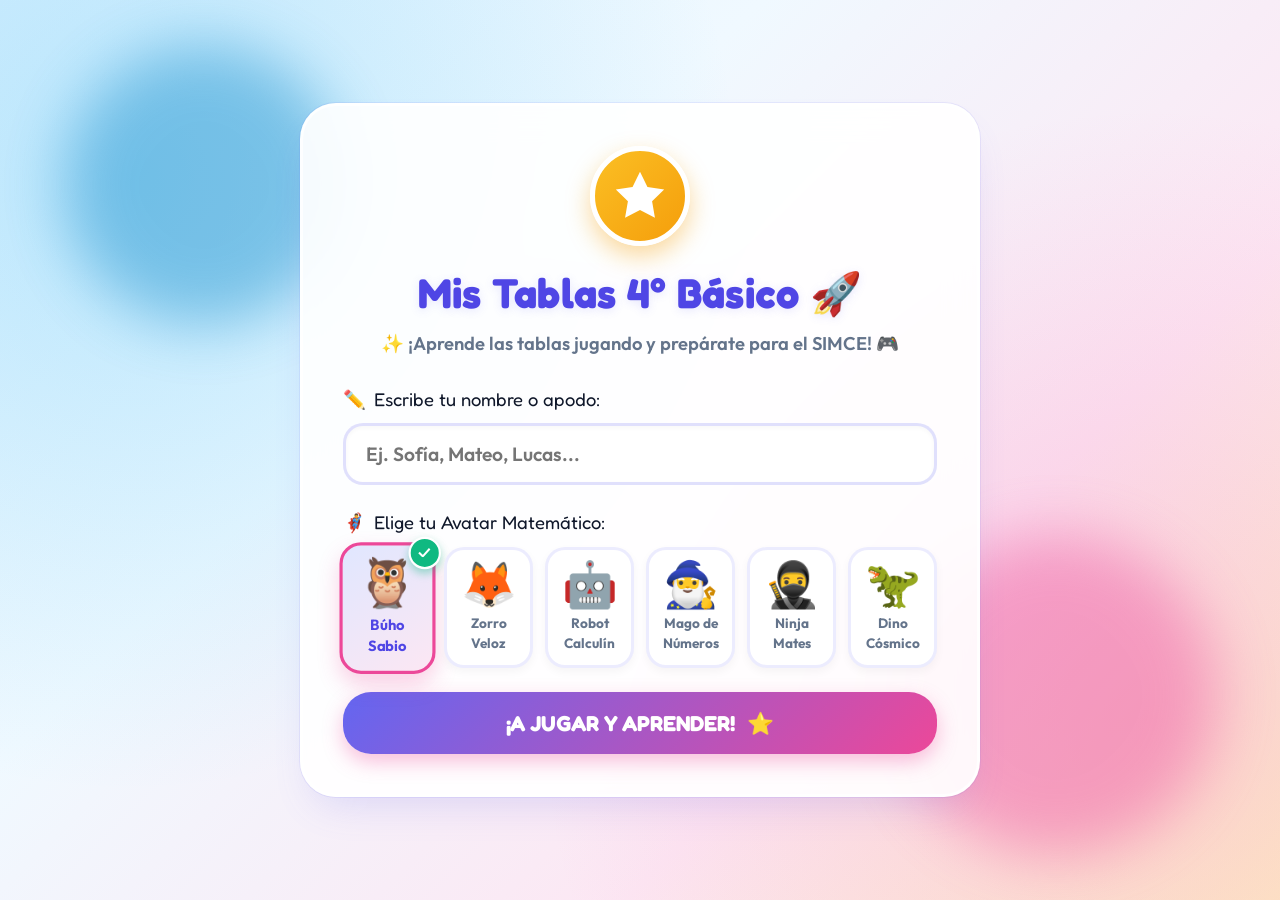
==== Trabajo 4to-simce/misTablas/index.html @ 6edd3b2c "Add files via upload" ====
<!DOCTYPE html>
<html lang="es">
<head>
    <meta charset="UTF-8">
    <meta name="viewport" content="width=device-width, initial-scale=1.0">
    <title>Mis Tablas 4° Básico 🌟 - Aprendizaje Interactivo</title>
    
    <!-- Favicon -->
    <link rel="icon" type="image/svg+xml" href="Sistema/IMAGEN/logo.svg">

    <!-- Estilos CSS -->
    <link rel="stylesheet" href="Sistema/CSS/variables.css">
    <link rel="stylesheet" href="Sistema/CSS/login.css">
</head>
<body>
    <div class="login-container">
        <!-- Formas decorativas de fondo -->
        <div class="bg-shape bg-shape-1"></div>
        <div class="bg-shape bg-shape-2"></div>

        <main class="login-card">
            <!-- Header Marca & Logo -->
            <header class="brand-header">
                <div class="brand-logo anim-float">
                    <svg viewBox="0 0 24 24">
                        <path d="M12 2L15.09 8.26L22 9.27L17 14.14L18.18 21.02L12 17.77L5.82 21.02L7 14.14L2 9.27L8.91 8.26L12 2Z"/>
                    </svg>
                </div>
                <h1 class="brand-title">Mis Tablas 4° Básico 🚀</h1>
                <p class="brand-subtitle">✨ ¡Aprende las tablas jugando y prepárate para el SIMCE! 🎮</p>
            </header>

            <!-- Formulario de Ingreso del Estudiante -->
            <form id="loginForm" onsubmit="return false;">
                <!-- Campo Nombre -->
                <div class="form-group">
                    <label for="studentNameInput" class="form-label">
                        <span>✏️</span> Escribe tu nombre o apodo:
                    </label>
                    <input 
                        type="text" 
                        id="studentNameInput" 
                        class="input-field" 
                        placeholder="Ej. Sofía, Mateo, Lucas..." 
                        maxlength="25"
                        autocomplete="off"
                        required
                    >
                </div>

                <!-- Selección de Avatar -->
                <div class="form-group">
                    <label class="form-label">
                        <span>🦸‍♂️</span> Elige tu Avatar Matemático:
                    </label>
                    <div class="avatar-grid" id="avatarGrid">
                        <!-- Avatares inyectados dinámicamente por login.js -->
                    </div>
                </div>

                <!-- Botón de Ingreso -->
                <button type="button" id="btnEnter" class="btn-submit anim-pulse">
                    <span>¡A JUGAR Y APRENDER!</span> ⭐
                </button>
            </form>
        </main>
    </div>

    <!-- Mensaje Toast de Alerta/Error -->
    <div id="toastMsg" class="toast-msg"></div>

    <!-- Scripts JS -->
    <script src="Sistema/JS/audio.js"></script>
    <script src="Sistema/JS/state.js"></script>
    <script src="Sistema/JS/login.js"></script>
</body>
</html>
---- Trabajo 4to-simce/misTablas/Sistema/CSS/variables.css ----
/* VARIABLES Y SISTEMA DE DISEÑO CLARO E INFANTIL - MIS TABLAS 4° BÁSICO */
@import url('https://fonts.googleapis.com/css2?family=Fredoka:wght@400;500;600;700&family=Outfit:wght@400;500;600;700;800&display=swap');

:root {
    /* Paleta Principal Pastel & Viva */
    --primary: #4f46e5;
    --primary-hover: #4338ca;
    --primary-light: #818cf8;
    --secondary: #ec4899;
    --secondary-hover: #db2777;
    
    /* Colores Infantiles Pastel */
    --pastel-sky: #e0f2fe;
    --pastel-pink: #fce7f3;
    --pastel-yellow: #fef3c7;
    --pastel-green: #dcfce7;
    --pastel-purple: #f3e8ff;
    --pastel-orange: #ffedd5;

    /* Acentos Vivos */
    --accent-yellow: #f59e0b;
    --accent-green: #10b981;
    --accent-cyan: #0284c7;
    --accent-purple: #9333ea;
    --accent-orange: #f97316;

    /* Gradientes Luminosos y Alegres */
    --bg-gradient: linear-gradient(135deg, #e0f2fe 0%, #f0f9ff 35%, #fce7f3 70%, #fef3c7 100%);
    --card-gradient: linear-gradient(145deg, #ffffff 0%, #f8fafc 100%);
    --card-hover-gradient: linear-gradient(145deg, #ffffff 0%, #f1f5f9 100%);
    --gold-gradient: linear-gradient(135deg, #fbbf24 0%, #f59e0b 100%);
    --green-gradient: linear-gradient(135deg, #34d399 0%, #10b981 100%);
    --pink-gradient: linear-gradient(135deg, #f472b6 0%, #ec4899 100%);
    --cyan-gradient: linear-gradient(135deg, #38bdf8 0%, #0284c7 100%);
    --purple-gradient: linear-gradient(135deg, #c084fc 0%, #9333ea 100%);

    /* Modos Claros Legibles para Niños */
    --bg-light: #f8fafc;
    --panel-bg: rgba(255, 255, 255, 0.92);
    --panel-border: rgba(99, 102, 241, 0.18);
    --text-main: #1e293b;
    --text-muted: #64748b;
    --text-dark: #0f172a;

    /* Sombras Suaves Esponjosas */
    --soft-shadow: 0 10px 25px -5px rgba(99, 102, 241, 0.12), 0 8px 10px -6px rgba(0, 0, 0, 0.04);
    --hover-shadow: 0 20px 30px -10px rgba(99, 102, 241, 0.22);
    --glow-gold: 0 0 20px rgba(245, 158, 11, 0.4);
    --glow-green: 0 0 20px rgba(16, 185, 129, 0.3);
    
    /* Tipografía */
    --font-heading: 'Fredoka', cursive, sans-serif;
    --font-body: 'Outfit', sans-serif;

    /* Bordes Redondeados e Infantiles */
    --radius-sm: 12px;
    --radius-md: 20px;
    --radius-lg: 28px;
    --radius-xl: 36px;
    --transition-fast: 0.2s cubic-bezier(0.4, 0, 0.2, 1);
    --transition-bounce: 0.4s cubic-bezier(0.34, 1.56, 0.64, 1);
}

/* Resets y Base */
* {
    box-sizing: border-box;
    margin: 0;
    padding: 0;
    user-select: none;
    -webkit-tap-highlight-color: transparent;
}

body {
    font-family: var(--font-body);
    background: var(--bg-gradient);
    color: var(--text-main);
    min-height: 100vh;
    overflow-x: hidden;
    line-height: 1.5;
}

h1, h2, h3, h4, h5, h6 {
    font-family: var(--font-heading);
    letter-spacing: 0.3px;
    color: var(--text-dark);
}

button {
    font-family: var(--font-heading);
    cursor: pointer;
    border: none;
    outline: none;
    transition: transform var(--transition-bounce), box-shadow var(--transition-fast), background var(--transition-fast);
}

button:active {
    transform: scale(0.95) !important;
}

/* Animaciones Infantiles Reutilizables */
@keyframes float {
    0%, 100% { transform: translateY(0px) rotate(0deg); }
    50% { transform: translateY(-8px) rotate(2deg); }
}

@keyframes pulseGlow {
    0%, 100% { transform: scale(1); }
    50% { transform: scale(1.04); }
}

@keyframes popIn {
    0% { opacity: 0; transform: scale(0.7); }
    70% { transform: scale(1.06); }
    100% { opacity: 1; transform: scale(1); }
}

@keyframes wiggle {
    0%, 100% { transform: rotate(0deg); }
    25% { transform: rotate(-5deg); }
    75% { transform: rotate(5deg); }
}

@keyframes slideUp {
    from { opacity: 0; transform: translateY(25px); }
    to { opacity: 1; transform: translateY(0); }
}

.anim-float { animation: float 3.5s ease-in-out infinite; }
.anim-pulse { animation: pulseGlow 2.2s ease-in-out infinite; }
.anim-pop { animation: popIn var(--transition-bounce) forwards; }
.anim-wiggle { animation: wiggle 2s ease-in-out infinite; }
---- Trabajo 4to-simce/misTablas/Sistema/CSS/login.css ----
/* PANTALLA DE INGRESO - MIS TABLAS 4° BÁSICO (MODO CLARO E INFANTIL) */

.login-container {
    min-height: 100vh;
    display: flex;
    align-items: center;
    justify-content: center;
    padding: 24px;
    background: radial-gradient(circle at 10% 20%, rgba(56, 189, 248, 0.25), transparent 45%),
                radial-gradient(circle at 90% 80%, rgba(244, 114, 182, 0.25), transparent 45%),
                var(--bg-gradient);
    position: relative;
    overflow: hidden;
}

/* Burbujas y figuras decorativas flotantes */
.bg-shape {
    position: absolute;
    pointer-events: none;
    opacity: 0.4;
    filter: blur(30px);
    border-radius: 50%;
}
.bg-shape-1 { top: 5%; left: 5%; width: 280px; height: 280px; background: var(--accent-cyan); }
.bg-shape-2 { bottom: 5%; right: 5%; width: 320px; height: 320px; background: var(--secondary); }

.login-card {
    background: var(--panel-bg);
    backdrop-filter: blur(16px);
    -webkit-backdrop-filter: blur(16px);
    border: 3px solid rgba(255, 255, 255, 0.8);
    border-radius: var(--radius-xl);
    padding: 40px;
    width: 100%;
    max-width: 680px;
    box-shadow: 0 20px 40px -15px rgba(99, 102, 241, 0.2), 0 0 0 1px rgba(99, 102, 241, 0.1);
    text-align: center;
    animation: slideUp 0.6s cubic-bezier(0.16, 1, 0.3, 1);
    position: relative;
    z-index: 10;
}

.brand-header {
    margin-bottom: 28px;
}

.brand-logo {
    width: 100px;
    height: 100px;
    margin: 0 auto 16px;
    background: var(--gold-gradient);
    border-radius: 50%;
    display: flex;
    align-items: center;
    justify-content: center;
    box-shadow: 0 10px 25px rgba(245, 158, 11, 0.4);
    border: 5px solid white;
}

.brand-logo svg {
    width: 58px;
    height: 58px;
    fill: white;
}

.brand-title {
    font-size: 2.6rem;
    font-weight: 700;
    color: var(--primary);
    margin-bottom: 6px;
    text-shadow: 0 2px 10px rgba(99, 102, 241, 0.15);
}

.brand-subtitle {
    color: var(--text-muted);
    font-size: 1.15rem;
    font-weight: 600;
}

.form-group {
    margin-bottom: 24px;
    text-align: left;
}

.form-label {
    display: flex;
    align-items: center;
    gap: 8px;
    font-family: var(--font-heading);
    font-size: 1.15rem;
    color: var(--text-dark);
    margin-bottom: 10px;
}

.input-field {
    width: 100%;
    padding: 16px 20px;
    background: white;
    border: 3px solid rgba(99, 102, 241, 0.2);
    border-radius: var(--radius-md);
    color: var(--text-dark);
    font-family: var(--font-body);
    font-size: 1.2rem;
    font-weight: 600;
    box-shadow: inset 0 2px 4px rgba(0, 0, 0, 0.03);
    transition: all var(--transition-fast);
}

.input-field:focus {
    outline: none;
    border-color: var(--primary);
    background: white;
    box-shadow: 0 0 0 4px rgba(99, 102, 241, 0.15);
}

/* Avatar Selector Grid (Estilo Stickers) */
.avatar-grid {
    display: grid;
    grid-template-columns: repeat(6, 1fr);
    gap: 12px;
    margin-top: 10px;
}

@media (max-width: 600px) {
    .avatar-grid {
        grid-template-columns: repeat(3, 1fr);
    }
}

.avatar-card {
    background: white;
    border: 3px solid rgba(99, 102, 241, 0.12);
    border-radius: var(--radius-md);
    padding: 12px 8px;
    cursor: pointer;
    text-align: center;
    transition: all var(--transition-bounce);
    position: relative;
    display: flex;
    flex-direction: column;
    align-items: center;
    gap: 6px;
    box-shadow: 0 4px 10px rgba(0, 0, 0, 0.04);
}

.avatar-card:hover {
    transform: translateY(-5px) scale(1.04);
    border-color: var(--primary-light);
    box-shadow: 0 10px 20px rgba(99, 102, 241, 0.18);
}

.avatar-card.selected {
    background: linear-gradient(145deg, #e0e7ff 0%, #fce7f3 100%);
    border-color: var(--secondary);
    box-shadow: 0 10px 20px rgba(236, 72, 153, 0.25);
    transform: scale(1.08);
}

.avatar-card.selected::after {
    content: "✓";
    position: absolute;
    top: -8px;
    right: -8px;
    background: var(--accent-green);
    color: white;
    font-weight: bold;
    width: 26px;
    height: 26px;
    border-radius: 50%;
    display: flex;
    align-items: center;
    justify-content: center;
    font-size: 14px;
    box-shadow: 0 4px 8px rgba(16, 185, 129, 0.4);
    border: 2px solid white;
}

.avatar-icon {
    font-size: 2.8rem;
    line-height: 1;
}

.avatar-name {
    font-size: 0.85rem;
    font-weight: 700;
    color: var(--text-muted);
}

.avatar-card.selected .avatar-name {
    color: var(--primary);
}

/* Botón Entrar 3D Juguetón */
.btn-submit {
    width: 100%;
    padding: 18px;
    background: linear-gradient(135deg, #6366f1 0%, #ec4899 100%);
    color: white;
    font-size: 1.35rem;
    font-weight: 700;
    border-radius: var(--radius-lg);
    box-shadow: 0 8px 20px rgba(236, 72, 153, 0.35);
    margin-top: 15px;
    display: flex;
    align-items: center;
    justify-content: center;
    gap: 12px;
}

.btn-submit:hover {
    transform: translateY(-4px) scale(1.02);
    box-shadow: 0 14px 28px rgba(236, 72, 153, 0.45);
}

/* Mensaje Toast */
.toast-msg {
    position: fixed;
    bottom: 30px;
    left: 50%;
    transform: translateX(-50%) translateY(100px);
    background: #ef4444;
    color: white;
    padding: 14px 28px;
    border-radius: var(--radius-md);
    font-weight: 700;
    font-size: 1.1rem;
    box-shadow: 0 10px 25px rgba(239, 68, 68, 0.4);
    transition: transform 0.4s cubic-bezier(0.175, 0.885, 0.32, 1.275);
    z-index: 100;
}

.toast-msg.show {
    transform: translateX(-50%) translateY(0);
}
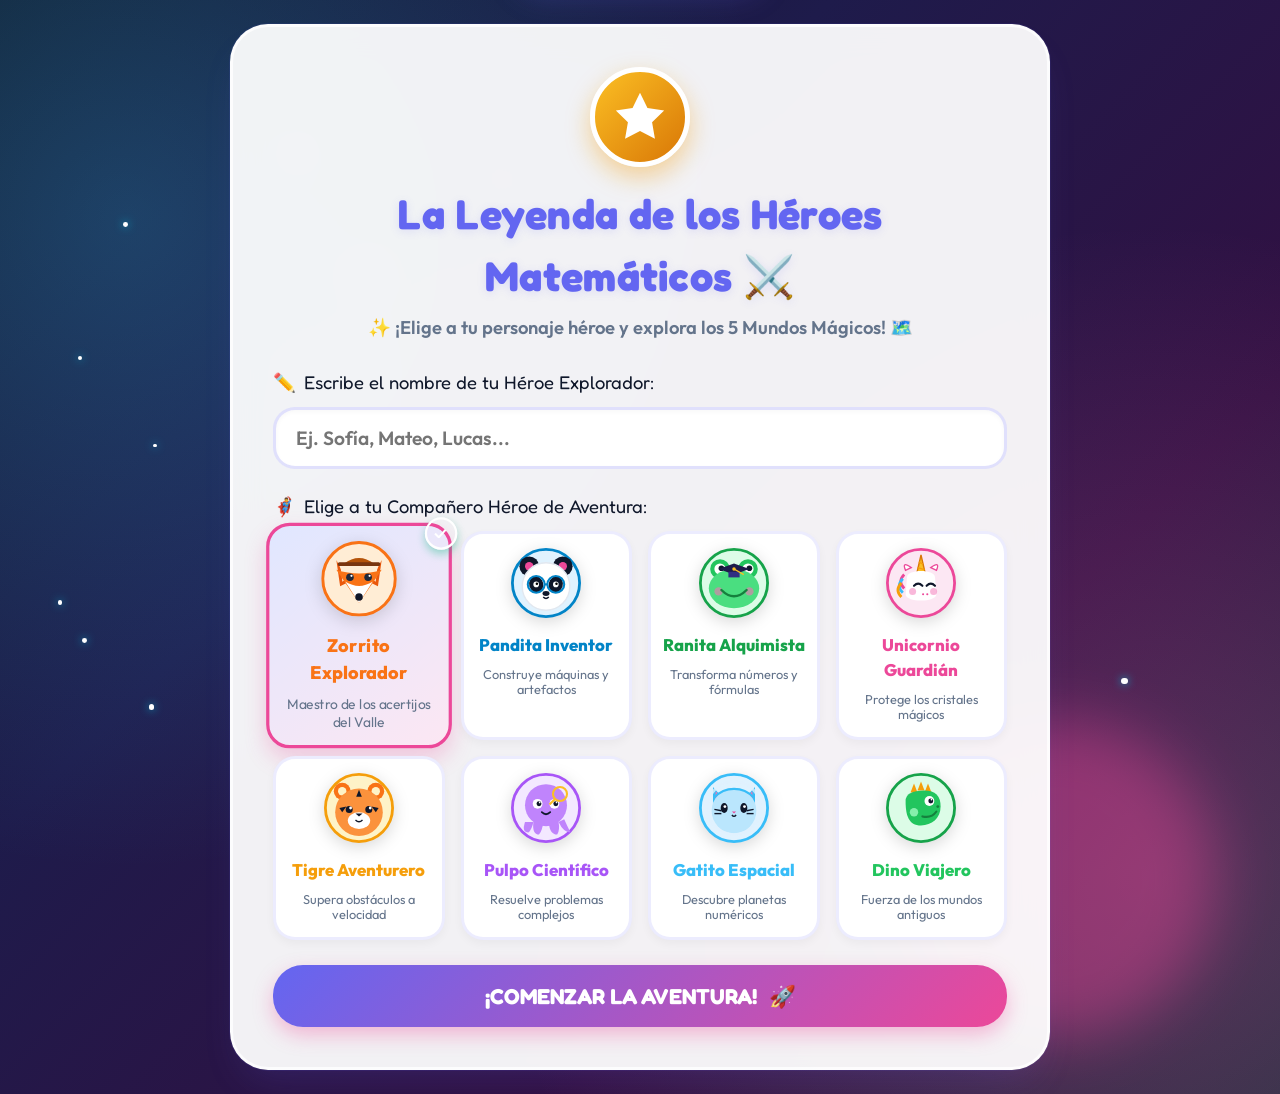
==== commit 60fba3bc: "Add files via upload" ====
--- a/Trabajo 4to-simce/misTablas/index.html
+++ b/Trabajo 4to-simce/misTablas/index.html
@@ -3,7 +3,7 @@
 <head>
     <meta charset="UTF-8">
     <meta name="viewport" content="width=device-width, initial-scale=1.0">
-    <title>Mis Tablas 4° Básico 🌟 - Aprendizaje Interactivo</title>
+    <title>La Leyenda de los Héroes Matemáticos 🗺️ - Selección de Héroe</title>
     
     <!-- Favicon -->
     <link rel="icon" type="image/svg+xml" href="Sistema/IMAGEN/logo.svg">
@@ -11,31 +11,33 @@
     <!-- Estilos CSS -->
     <link rel="stylesheet" href="Sistema/CSS/variables.css">
     <link rel="stylesheet" href="Sistema/CSS/login.css">
+    <link rel="stylesheet" href="Sistema/CSS/modales.css">
+    <link rel="stylesheet" href="Sistema/CSS/efectos.css">
 </head>
 <body>
     <div class="login-container">
-        <!-- Formas decorativas de fondo -->
+        <!-- Formas místicas de fondo -->
         <div class="bg-shape bg-shape-1"></div>
         <div class="bg-shape bg-shape-2"></div>
 
-        <main class="login-card">
-            <!-- Header Marca & Logo -->
+        <main class="login-card" style="max-width: 820px;">
+            <!-- Header Marca & Logo de Aventura -->
             <header class="brand-header">
                 <div class="brand-logo anim-float">
                     <svg viewBox="0 0 24 24">
                         <path d="M12 2L15.09 8.26L22 9.27L17 14.14L18.18 21.02L12 17.77L5.82 21.02L7 14.14L2 9.27L8.91 8.26L12 2Z"/>
                     </svg>
                 </div>
-                <h1 class="brand-title">Mis Tablas 4° Básico 🚀</h1>
-                <p class="brand-subtitle">✨ ¡Aprende las tablas jugando y prepárate para el SIMCE! 🎮</p>
+                <h1 class="brand-title">La Leyenda de los Héroes Matemáticos ⚔️</h1>
+                <p class="brand-subtitle">✨ ¡Elige a tu personaje héroe y explora los 5 Mundos Mágicos! 🗺️</p>
             </header>
 
-            <!-- Formulario de Ingreso del Estudiante -->
+            <!-- Formulario de Selección del Héroe -->
             <form id="loginForm" onsubmit="return false;">
                 <!-- Campo Nombre -->
                 <div class="form-group">
                     <label for="studentNameInput" class="form-label">
-                        <span>✏️</span> Escribe tu nombre o apodo:
+                        <span>✏️</span> Escribe el nombre de tu Héroe Explorador:
                     </label>
                     <input 
                         type="text" 
@@ -48,30 +50,29 @@
                     >
                 </div>
 
-                <!-- Selección de Avatar -->
+                <!-- Selección de Avatar Héroe -->
                 <div class="form-group">
                     <label class="form-label">
-                        <span>🦸‍♂️</span> Elige tu Avatar Matemático:
+                        <span>🦸‍♂️</span> Elige a tu Compañero Héroe de Aventura:
                     </label>
-                    <div class="avatar-grid" id="avatarGrid">
-                        <!-- Avatares inyectados dinámicamente por login.js -->
+                    <div class="avatar-grid" id="avatarGrid" style="grid-template-columns: repeat(4, 1fr); gap: 16px;">
+                        <!-- Avatares Héroe SVG inyectados por login.js -->
                     </div>
                 </div>
 
-                <!-- Botón de Ingreso -->
-                <button type="button" id="btnEnter" class="btn-submit anim-pulse">
-                    <span>¡A JUGAR Y APRENDER!</span> ⭐
+                <!-- Botón de Inicio de la Aventura -->
+                <button type="button" id="btnEnter" class="btn-submit anim-pulse" style="margin-top:25px;">
+                    <span>¡COMENZAR LA AVENTURA!</span> 🚀
                 </button>
             </form>
         </main>
     </div>
 
-    <!-- Mensaje Toast de Alerta/Error -->
-    <div id="toastMsg" class="toast-msg"></div>
-
     <!-- Scripts JS -->
     <script src="Sistema/JS/audio.js"></script>
     <script src="Sistema/JS/state.js"></script>
+    <script src="Sistema/JS/modal-sys.js"></script>
+    <script src="Sistema/JS/bg-effects.js"></script>
     <script src="Sistema/JS/login.js"></script>
 </body>
 </html>
--- a/Trabajo 4to-simce/misTablas/Sistema/CSS/variables.css
+++ b/Trabajo 4to-simce/misTablas/Sistema/CSS/variables.css
@@ -1,67 +1,63 @@
-/* VARIABLES Y SISTEMA DE DISEÑO CLARO E INFANTIL - MIS TABLAS 4° BÁSICO */
-@import url('https://fonts.googleapis.com/css2?family=Fredoka:wght@400;500;600;700&family=Outfit:wght@400;500;600;700;800&display=swap');
+/* VARIABLES Y SISTEMA DE DISEÑO FANTÁSTICO DE AVENTURA - MIS TABLAS 4° BÁSICO */
+@import url('https://fonts.googleapis.com/css2?family=Fredoka:wght@400;500;600;700&family=Outfit:wght@400;600;700;800&display=swap');
 
 :root {
-    /* Paleta Principal Pastel & Viva */
-    --primary: #4f46e5;
-    --primary-hover: #4338ca;
-    --primary-light: #818cf8;
+    /* Paleta de Aventura Mística / Videojuego Fantástico */
+    --primary: #6366f1;
+    --primary-hover: #4f46e5;
+    --primary-dark: #3730a3;
     --secondary: #ec4899;
     --secondary-hover: #db2777;
     
-    /* Colores Infantiles Pastel */
-    --pastel-sky: #e0f2fe;
-    --pastel-pink: #fce7f3;
-    --pastel-yellow: #fef3c7;
-    --pastel-green: #dcfce7;
-    --pastel-purple: #f3e8ff;
-    --pastel-orange: #ffedd5;
+    /* Acentos de Energía Mística */
+    --crystal-cyan: #06b6d4;
+    --crystal-purple: #a855f7;
+    --crystal-gold: #f59e0b;
+    --crystal-green: #10b981;
+    --crystal-orange: #f97316;
 
-    /* Acentos Vivos */
-    --accent-yellow: #f59e0b;
-    --accent-green: #10b981;
-    --accent-cyan: #0284c7;
-    --accent-purple: #9333ea;
-    --accent-orange: #f97316;
+    /* Gradientes Místicos de Mundos */
+    --bg-gradient: linear-gradient(135deg, #0f172a 0%, #1e1b4b 35%, #311042 70%, #1e293b 100%);
+    --bg-world1: linear-gradient(135deg, #1e1b4b 0%, #311042 100%);
+    --bg-world2: linear-gradient(135deg, #064e3b 0%, #022c22 100%);
+    --bg-world3: linear-gradient(135deg, #78350f 0%, #451a03 100%);
+    --bg-world4: linear-gradient(135deg, #1e293b 0%, #0f172a 100%);
+    --bg-world5: linear-gradient(135deg, #581c87 0%, #3b0764 100%);
 
-    /* Gradientes Luminosos y Alegres */
-    --bg-gradient: linear-gradient(135deg, #e0f2fe 0%, #f0f9ff 35%, #fce7f3 70%, #fef3c7 100%);
-    --card-gradient: linear-gradient(145deg, #ffffff 0%, #f8fafc 100%);
-    --card-hover-gradient: linear-gradient(145deg, #ffffff 0%, #f1f5f9 100%);
-    --gold-gradient: linear-gradient(135deg, #fbbf24 0%, #f59e0b 100%);
-    --green-gradient: linear-gradient(135deg, #34d399 0%, #10b981 100%);
-    --pink-gradient: linear-gradient(135deg, #f472b6 0%, #ec4899 100%);
+    --card-gradient: linear-gradient(145deg, rgba(255, 255, 255, 0.95) 0%, rgba(248, 250, 252, 0.9) 100%);
+    --gold-gradient: linear-gradient(135deg, #fbbf24 0%, #d97706 100%);
+    --green-gradient: linear-gradient(135deg, #34d399 0%, #059669 100%);
+    --pink-gradient: linear-gradient(135deg, #f472b6 0%, #db2777 100%);
     --cyan-gradient: linear-gradient(135deg, #38bdf8 0%, #0284c7 100%);
-    --purple-gradient: linear-gradient(135deg, #c084fc 0%, #9333ea 100%);
+    --purple-gradient: linear-gradient(135deg, #c084fc 0%, #7e22ce 100%);
 
-    /* Modos Claros Legibles para Niños */
-    --bg-light: #f8fafc;
-    --panel-bg: rgba(255, 255, 255, 0.92);
-    --panel-border: rgba(99, 102, 241, 0.18);
+    /* Colores de Legibilidad y Paneles 3D */
+    --panel-bg: rgba(255, 255, 255, 0.94);
+    --panel-border: rgba(168, 85, 247, 0.25);
     --text-main: #1e293b;
     --text-muted: #64748b;
     --text-dark: #0f172a;
+    --text-light: #f8fafc;
 
-    /* Sombras Suaves Esponjosas */
-    --soft-shadow: 0 10px 25px -5px rgba(99, 102, 241, 0.12), 0 8px 10px -6px rgba(0, 0, 0, 0.04);
-    --hover-shadow: 0 20px 30px -10px rgba(99, 102, 241, 0.22);
-    --glow-gold: 0 0 20px rgba(245, 158, 11, 0.4);
-    --glow-green: 0 0 20px rgba(16, 185, 129, 0.3);
-    
+    /* Sombras 3D y Auras de Energía */
+    --soft-shadow: 0 12px 32px rgba(15, 23, 42, 0.2);
+    --glow-portal: 0 0 25px rgba(168, 85, 247, 0.5);
+    --glow-gold: 0 0 22px rgba(245, 158, 11, 0.5);
+    --glow-cyan: 0 0 22px rgba(6, 182, 212, 0.5);
+
     /* Tipografía */
     --font-heading: 'Fredoka', cursive, sans-serif;
     --font-body: 'Outfit', sans-serif;
 
-    /* Bordes Redondeados e Infantiles */
-    --radius-sm: 12px;
-    --radius-md: 20px;
-    --radius-lg: 28px;
-    --radius-xl: 36px;
-    --transition-fast: 0.2s cubic-bezier(0.4, 0, 0.2, 1);
+    /* Bordes y Transiciones 3D */
+    --radius-sm: 14px;
+    --radius-md: 22px;
+    --radius-lg: 30px;
+    --radius-xl: 38px;
     --transition-bounce: 0.4s cubic-bezier(0.34, 1.56, 0.64, 1);
 }
 
-/* Resets y Base */
+/* Base resets */
 * {
     box-sizing: border-box;
     margin: 0;
@@ -90,42 +86,36 @@
     cursor: pointer;
     border: none;
     outline: none;
-    transition: transform var(--transition-bounce), box-shadow var(--transition-fast), background var(--transition-fast);
+    transition: transform var(--transition-bounce), box-shadow 0.2s ease, background 0.2s ease;
 }
 
 button:active {
-    transform: scale(0.95) !important;
+    transform: scale(0.94) !important;
 }
 
-/* Animaciones Infantiles Reutilizables */
+/* Animaciones Místicas */
 @keyframes float {
     0%, 100% { transform: translateY(0px) rotate(0deg); }
-    50% { transform: translateY(-8px) rotate(2deg); }
+    50% { transform: translateY(-10px) rotate(1.5deg); }
 }
 
-@keyframes pulseGlow {
-    0%, 100% { transform: scale(1); }
-    50% { transform: scale(1.04); }
+@keyframes portalGlow {
+    0%, 100% { box-shadow: 0 0 20px rgba(168, 85, 247, 0.4); filter: brightness(1); }
+    50% { box-shadow: 0 0 35px rgba(6, 182, 212, 0.8); filter: brightness(1.15); }
+}
+
+@keyframes runeRotate {
+    0% { transform: rotate(0deg) scale(1); }
+    50% { transform: rotate(180deg) scale(1.1); }
+    100% { transform: rotate(360deg) scale(1); }
 }
 
 @keyframes popIn {
-    0% { opacity: 0; transform: scale(0.7); }
-    70% { transform: scale(1.06); }
+    0% { opacity: 0; transform: scale(0.6); }
+    70% { transform: scale(1.08); }
     100% { opacity: 1; transform: scale(1); }
 }
 
-@keyframes wiggle {
-    0%, 100% { transform: rotate(0deg); }
-    25% { transform: rotate(-5deg); }
-    75% { transform: rotate(5deg); }
-}
-
-@keyframes slideUp {
-    from { opacity: 0; transform: translateY(25px); }
-    to { opacity: 1; transform: translateY(0); }
-}
-
-.anim-float { animation: float 3.5s ease-in-out infinite; }
-.anim-pulse { animation: pulseGlow 2.2s ease-in-out infinite; }
+.anim-float { animation: float 4s ease-in-out infinite; }
+.anim-portal { animation: portalGlow 3s ease-in-out infinite; }
 .anim-pop { animation: popIn var(--transition-bounce) forwards; }
-.anim-wiggle { animation: wiggle 2s ease-in-out infinite; }
--- a/Trabajo 4to-simce/misTablas/Sistema/CSS/modales.css
+++ b/Trabajo 4to-simce/misTablas/Sistema/CSS/modales.css
@@ -0,0 +1,134 @@
+/* SISTEMA DE MODALES Y NOTIFICACIONES VISUALES INFANTILES - MIS TABLAS 4° BÁSICO */
+
+/* Overlay del Modal */
+.visual-modal-overlay {
+    position: fixed;
+    top: 0;
+    left: 0;
+    right: 0;
+    bottom: 0;
+    background: rgba(15, 23, 42, 0.65);
+    backdrop-filter: blur(8px);
+    -webkit-backdrop-filter: blur(8px);
+    display: flex;
+    align-items: center;
+    justify-content: center;
+    z-index: 2000;
+    opacity: 0;
+    pointer-events: none;
+    transition: opacity 0.3s cubic-bezier(0.4, 0, 0.2, 1);
+    padding: 20px;
+}
+
+.visual-modal-overlay.active {
+    opacity: 1;
+    pointer-events: auto;
+}
+
+/* Tarjeta del Modal */
+.visual-modal-card {
+    background: #ffffff;
+    border: 4px solid var(--primary-light);
+    border-radius: var(--radius-xl);
+    padding: 36px 30px;
+    max-width: 520px;
+    width: 100%;
+    box-shadow: 0 25px 50px -12px rgba(99, 102, 241, 0.35);
+    text-align: center;
+    transform: scale(0.7) translateY(30px);
+    transition: transform 0.4s cubic-bezier(0.34, 1.56, 0.64, 1);
+    position: relative;
+    overflow: hidden;
+}
+
+.visual-modal-overlay.active .visual-modal-card {
+    transform: scale(1) translateY(0);
+}
+
+.modal-header-icon {
+    font-size: 4rem;
+    line-height: 1;
+    margin-bottom: 12px;
+    display: inline-block;
+    animation: popIn 0.5s ease-out;
+}
+
+.modal-title {
+    font-size: 2.2rem;
+    font-weight: 800;
+    color: var(--primary);
+    margin-bottom: 10px;
+    font-family: var(--font-heading);
+}
+
+.modal-body-text {
+    font-size: 1.15rem;
+    color: var(--text-main);
+    line-height: 1.6;
+    margin-bottom: 24px;
+    font-weight: 500;
+}
+
+.modal-actions {
+    display: flex;
+    gap: 14px;
+    justify-content: center;
+    flex-wrap: wrap;
+}
+
+.btn-modal {
+    padding: 14px 28px;
+    font-size: 1.15rem;
+    font-weight: 700;
+    border-radius: var(--radius-md);
+    display: flex;
+    align-items: center;
+    gap: 8px;
+    box-shadow: 0 6px 16px rgba(0, 0, 0, 0.1);
+}
+
+.btn-modal-primary {
+    background: var(--pink-gradient);
+    color: white;
+    box-shadow: 0 6px 18px rgba(236, 72, 153, 0.35);
+}
+
+.btn-modal-secondary {
+    background: #f1f5f9;
+    color: var(--text-dark);
+    border: 2px solid #cbd5e1;
+}
+
+.btn-modal-secondary:hover {
+    background: #e2e8f0;
+}
+
+/* Toast flotante para avisos breves */
+.child-toast {
+    position: fixed;
+    top: 24px;
+    left: 50%;
+    transform: translateX(-50%) translateY(-100px);
+    background: white;
+    border: 3px solid var(--primary-light);
+    border-radius: var(--radius-lg);
+    padding: 16px 28px;
+    box-shadow: 0 12px 30px rgba(99, 102, 241, 0.25);
+    display: flex;
+    align-items: center;
+    gap: 14px;
+    font-size: 1.15rem;
+    font-weight: 700;
+    color: var(--text-dark);
+    z-index: 2500;
+    transition: transform 0.4s cubic-bezier(0.34, 1.56, 0.64, 1);
+    pointer-events: none;
+}
+
+.child-toast.show {
+    transform: translateX(-50%) translateY(0);
+}
+
+.child-toast.success { border-color: #34d399; background: #f0fdf4; color: #166534; }
+.child-toast.warning { border-color: #fbbf24; background: #fffbeb; color: #92400e; }
+.child-toast.error { border-color: #f87171; background: #fef2f2; color: #991b1b; }
--- a/Trabajo 4to-simce/misTablas/Sistema/CSS/efectos.css
+++ b/Trabajo 4to-simce/misTablas/Sistema/CSS/efectos.css
@@ -0,0 +1,87 @@
+/* EFECTOS Y ELEMENTOS MÍSTICOS DE AVENTURA - MIS TABLAS 4° BÁSICO */
+
+.bg-animated-layer {
+    position: fixed;
+    top: 0;
+    left: 0;
+    width: 100vw;
+    height: 100vh;
+    pointer-events: none;
+    z-index: 1;
+    overflow: hidden;
+}
+
+/* Cristales de Energía Flotantes e Interactivos */
+.floating-crystal-item {
+    position: absolute;
+    width: 50px;
+    height: 50px;
+    cursor: pointer;
+    pointer-events: auto;
+    display: flex;
+    align-items: center;
+    justify-content: center;
+    font-size: 2rem;
+    filter: drop-shadow(0 0 12px rgba(168, 85, 247, 0.6));
+    transition: transform 0.2s ease, filter 0.2s ease;
+    animation: crystalFloat 10s ease-in-out infinite;
+}
+
+.floating-crystal-item:hover {
+    transform: scale(1.3) rotate(15deg);
+    filter: drop-shadow(0 0 20px rgba(6, 182, 212, 0.9));
+}
+
+@keyframes crystalFloat {
+    0% { transform: translateY(105vh) rotate(0deg); }
+    50% { transform: translateY(45vh) rotate(180deg); }
+    100% { transform: translateY(-15vh) rotate(360deg); }
+}
+
+/* Estrellas Místicas y Partículas de Energía */
+.mystic-star {
+    position: absolute;
+    background: #ffffff;
+    border-radius: 50%;
+    box-shadow: 0 0 8px #06b6d4;
+    animation: starTwinkle 3s ease-in-out infinite alternate;
+}
+
+@keyframes starTwinkle {
+    0% { opacity: 0.2; transform: scale(0.8); }
+    100% { opacity: 1; transform: scale(1.4); }
+}
+
+/* Portales Mágicos y Cofres Animados */
+.portal-node {
+    position: relative;
+    display: inline-flex;
+    align-items: center;
+    justify-content: center;
+    transition: all var(--transition-bounce);
+}
+
+.portal-node.locked {
+    filter: grayscale(0.8) opacity(0.5);
+    cursor: not-allowed;
+}
+
+.portal-node.unlocked {
+    cursor: pointer;
+    animation: portalGlow 3s ease-in-out infinite;
+}
+
+.portal-node.unlocked:hover {
+    transform: scale(1.15) translateY(-5px);
+}
+
+.treasure-chest-icon {
+    font-size: 3rem;
+    cursor: pointer;
+    transition: transform 0.3s cubic-bezier(0.34, 1.56, 0.64, 1);
+    filter: drop-shadow(0 6px 12px rgba(245, 158, 11, 0.4));
+}
+
+.treasure-chest-icon:hover {
+    transform: scale(1.25) rotate(-5deg);
+}
